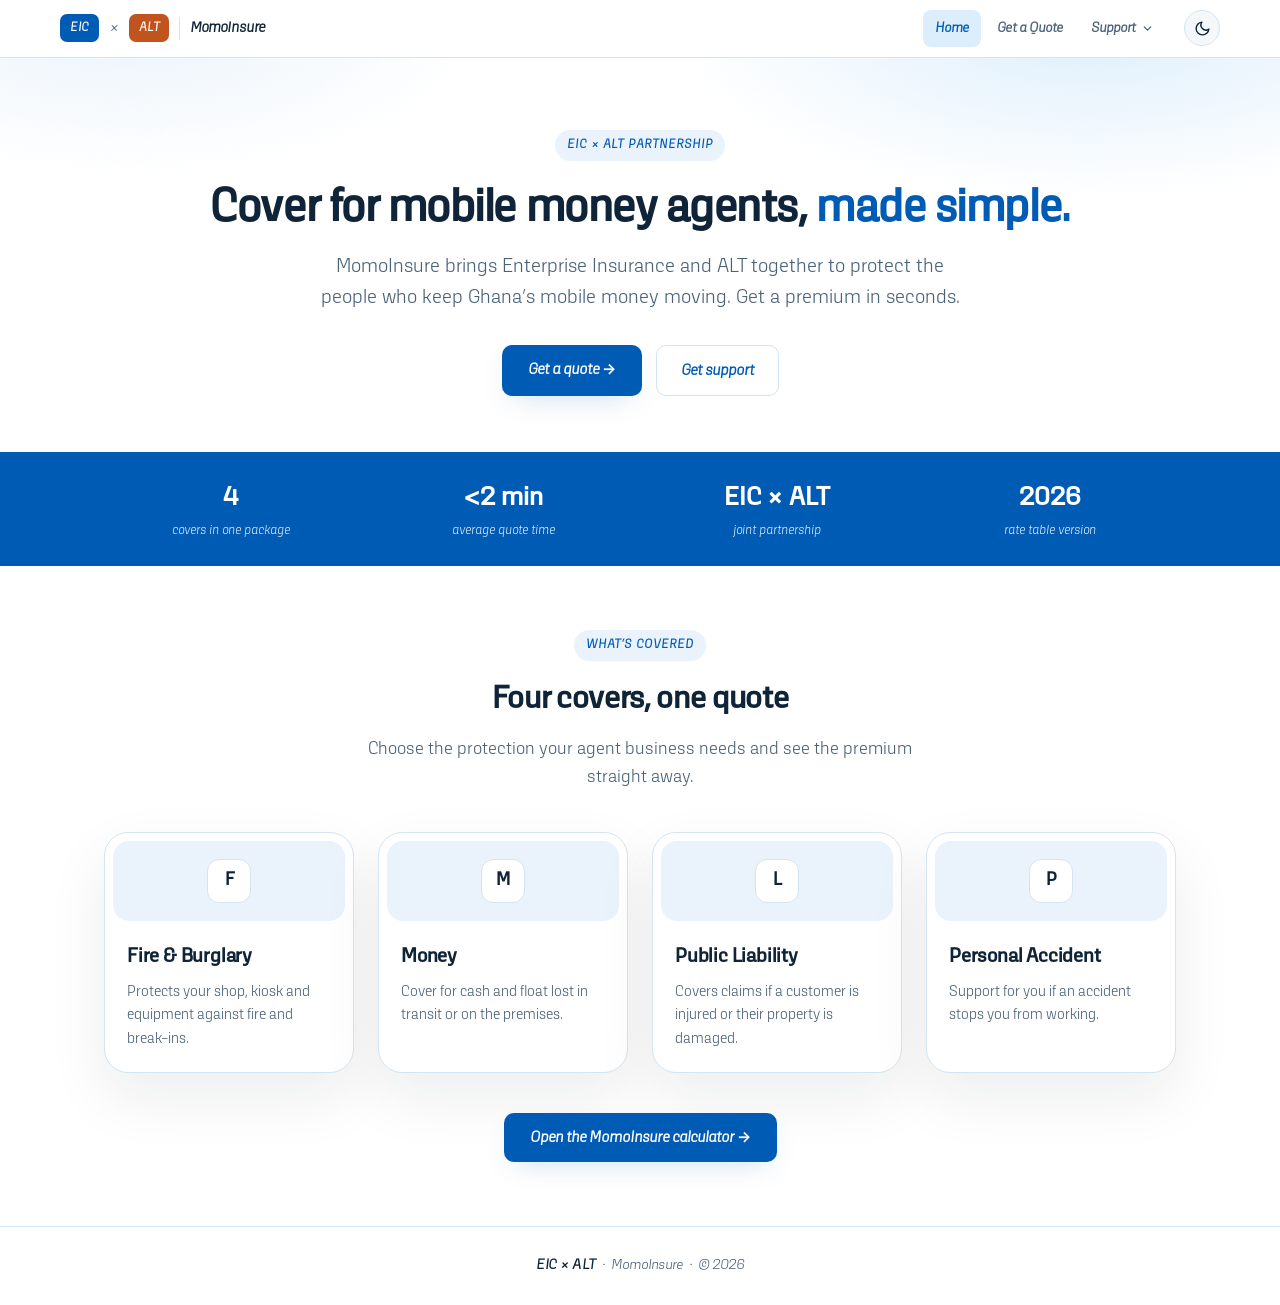
==== index.html @ 42486bbb "MomoInsure EIC x ALT: landing page, co-branded nav, calculator" ====
<!DOCTYPE html>
<html lang="en">
<head>
<meta charset="UTF-8">
<meta name="viewport" content="width=device-width, initial-scale=1, viewport-fit=cover">
<title>MomoInsure — EIC × ALT</title>
<script>(function(){try{var t=localStorage.getItem('insme-theme');if(!t){t=window.matchMedia('(prefers-color-scheme: dark)').matches?'dark':'light';}document.documentElement.setAttribute('data-theme',t);}catch(e){document.documentElement.setAttribute('data-theme','light');}})();</script>
<link rel="stylesheet" href="src/assets/css/shared.css">
<style>
  *{box-sizing:border-box;}
  body{margin:0;font-family:var(--font-body);font-size:18px;color:var(--ink);background:var(--surface);line-height:1.55;}
  h1,h2,h3{font-family:var(--font-heading);margin:0;letter-spacing:-0.01em;font-weight:600;}
  .wrap{max-width:1120px;margin:0 auto;padding:0 24px;}

  .hero{padding:72px 0 56px;text-align:center;
    background:radial-gradient(700px 300px at 85% -10%,var(--tint-2),transparent 60%),radial-gradient(600px 260px at 10% -10%,var(--tint),transparent 60%),var(--surface);}
  .eyebrow{display:inline-flex;align-items:center;gap:8px;font-family:var(--font-ui);font-size:12px;font-weight:700;letter-spacing:.08em;text-transform:uppercase;color:var(--primary-dark);background:var(--tint);padding:6px 12px;border-radius:999px;margin-bottom:22px;}
  .hero h1{font-size:46px;line-height:1.1;}
  .hero h1 span{color:var(--primary-dark);}
  .hero p.lede{font-size:20px;color:var(--ink-soft);margin:18px auto 0;max-width:54ch;}
  .hero-actions{display:flex;gap:14px;margin-top:32px;justify-content:center;flex-wrap:wrap;}
  .btn-primary{font-family:var(--font-ui);background:var(--primary-dark);color:#fff;padding:13px 26px;border-radius:10px;font-weight:700;font-size:15px;text-decoration:none;box-shadow:var(--shadow);}
  html[data-theme="dark"] .btn-primary{color:#06121d;}
  .btn-ghost{font-family:var(--font-ui);padding:13px 24px;border-radius:10px;font-weight:700;font-size:15px;color:var(--primary-dark);border:1.5px solid var(--line);background:transparent;cursor:pointer;line-height:inherit;}
  .btn-primary:focus-visible,.btn-ghost:focus-visible{outline:2px solid var(--primary-dark);outline-offset:3px;}

  .trust{background:#005BB5;color:#fff;}
  .trust .wrap{display:flex;justify-content:space-between;padding:26px 24px;flex-wrap:wrap;gap:20px;}
  .trust-item{flex:1;min-width:140px;text-align:center;}
  .trust-item .num{font-family:var(--font-heading);font-size:26px;font-weight:700;}
  .trust-item .cap{font-family:var(--font-ui);font-size:12.5px;opacity:.88;margin-top:2px;}

  .section{padding:64px 0;}
  .section-head{max-width:560px;margin:0 auto 40px;text-align:center;}
  .section-head .eyebrow{margin-bottom:14px;}
  .section-head h2{font-size:32px;}
  .section-head p{color:var(--ink-soft);margin-top:12px;}
  .grid{display:grid;grid-template-columns:repeat(4,1fr);gap:24px;}
  .cover{padding:8px;border-radius:24px;border:1px solid var(--line);background:var(--surface-card);box-shadow:0 24px 60px rgba(16,24,40,.08);}
  html[data-theme="dark"] .cover{box-shadow:0 24px 60px rgba(0,0,0,.45);}
  .cover-media{height:80px;border-radius:16px;background:var(--tint);display:flex;align-items:center;justify-content:center;}
  .cover-ico{width:44px;height:44px;border-radius:12px;background:var(--surface-card);border:1px solid var(--line);display:flex;align-items:center;justify-content:center;font-family:var(--font-heading);font-weight:800;font-size:18px;}
  .cover-body{padding:20px 14px 14px;}
  .cover h3{font-size:20px;font-weight:800;}
  .cover p{margin:8px 0 0;font-size:15px;color:var(--ink-soft);}
  .cta-row{display:flex;justify-content:center;margin-top:40px;}

  footer{border-top:1px solid var(--line);padding:28px 0;font-family:var(--font-ui);font-size:14px;color:var(--ink-soft);text-align:center;}
  footer strong{color:var(--ink);letter-spacing:.04em;}

  dialog.support{width:min(440px,calc(100% - 32px));padding:24px;border:1px solid var(--line);border-radius:24px;background:var(--surface);color:var(--ink);box-shadow:0 24px 60px rgba(0,0,0,.3);}
  dialog.support::backdrop{background:rgba(10,15,25,.55);}
  .support-head{display:flex;align-items:flex-start;justify-content:space-between;gap:16px;}
  .support h2{font-size:24px;font-weight:800;}
  .support .sub{font-size:15px;color:var(--ink-soft);margin:8px 0 0;}
  .support-close{flex:none;width:40px;height:40px;border-radius:12px;border:1px solid var(--line);background:transparent;color:var(--ink-soft);font-size:22px;line-height:1;cursor:pointer;}
  .support-options{display:grid;gap:16px;margin-top:24px;}
  .support-option{display:flex;align-items:center;gap:16px;padding:8px 16px 8px 8px;min-height:64px;border:1px solid var(--line);border-radius:16px;text-decoration:none;color:var(--ink);}
  .support-ico{flex:none;width:48px;height:48px;border-radius:8px;display:flex;align-items:center;justify-content:center;color:#fff;}
  .support-ico svg{width:26px;height:26px;}
  .support-ico.wa{background:#25D366;}
  .support-ico.mail{background:var(--primary-dark);}
  .support-label{display:grid;gap:2px;min-width:0;}
  .support-label strong{font-family:var(--font-heading);font-size:17px;font-weight:700;}
  .support-label span{font-family:var(--font-ui);font-size:13px;color:var(--ink-soft);overflow-wrap:anywhere;}
  .support-close:focus-visible,.support-option:focus-visible{outline:2px solid var(--primary-dark);outline-offset:2px;}

  @media (max-width:860px){.grid{grid-template-columns:1fr 1fr;}.hero h1{font-size:34px;}}
  @media (max-width:520px){.grid{grid-template-columns:1fr;}.hero{padding:48px 0 40px;}}
  @media (prefers-reduced-motion:reduce){*,*::before,*::after{transition:none !important;animation:none !important;}}
</style>
</head>
<body>
<script src="src/assets/js/site-nav.js"></script>

<section class="hero">
  <div class="wrap">
    <div class="eyebrow">EIC × ALT partnership</div>
    <h1>Cover for mobile money agents, <span>made simple.</span></h1>
    <p class="lede">MomoInsure brings Enterprise Insurance and ALT together to protect the people who keep Ghana’s mobile money moving. Get a premium in seconds.</p>
    <div class="hero-actions">
      <a href="src/pages/momoinsure.html" class="btn-primary">Get a quote →</a>
      <button type="button" class="btn-ghost" id="support-open" aria-haspopup="dialog">Get support</button>
    </div>
  </div>
</section>

<section class="trust">
  <div class="wrap">
    <div class="trust-item"><div class="num">4</div><div class="cap">covers in one package</div></div>
    <div class="trust-item"><div class="num">&lt;2 min</div><div class="cap">average quote time</div></div>
    <div class="trust-item"><div class="num">EIC × ALT</div><div class="cap">joint partnership</div></div>
    <div class="trust-item"><div class="num">2026</div><div class="cap">rate table version</div></div>
  </div>
</section>

<section class="section" id="covers">
  <div class="wrap">
    <div class="section-head">
      <div class="eyebrow">What’s covered</div>
      <h2>Four covers, one quote</h2>
      <p>Choose the protection your agent business needs and see the premium straight away.</p>
    </div>
    <div class="grid">
      <div class="cover"><div class="cover-media"><div class="cover-ico">F</div></div><div class="cover-body"><h3>Fire &amp; Burglary</h3><p>Protects your shop, kiosk and equipment against fire and break-ins.</p></div></div>
      <div class="cover"><div class="cover-media"><div class="cover-ico">M</div></div><div class="cover-body"><h3>Money</h3><p>Cover for cash and float lost in transit or on the premises.</p></div></div>
      <div class="cover"><div class="cover-media"><div class="cover-ico">L</div></div><div class="cover-body"><h3>Public Liability</h3><p>Covers claims if a customer is injured or their property is damaged.</p></div></div>
      <div class="cover"><div class="cover-media"><div class="cover-ico">P</div></div><div class="cover-body"><h3>Personal Accident</h3><p>Support for you if an accident stops you from working.</p></div></div>
    </div>
    <div class="cta-row"><a href="src/pages/momoinsure.html" class="btn-primary">Open the MomoInsure calculator →</a></div>
  </div>
</section>

<footer>
  <div class="wrap"><strong>EIC × ALT</strong> &nbsp;·&nbsp; MomoInsure &nbsp;·&nbsp; © 2026</div>
</footer>

<dialog class="support" id="support-dialog" aria-labelledby="support-title">
  <div class="support-head">
    <div>
      <h2 id="support-title">Get support</h2>
      <p class="sub">Choose how you’d like to reach us.</p>
    </div>
    <button type="button" class="support-close" id="support-close" aria-label="Close support pop-up">&times;</button>
  </div>
  <div class="support-options">
    <a class="support-option" href="https://wa.me/233552375066?text=I%20need%20help%20with%20MomoInsure" target="_blank" rel="noopener">
      <span class="support-ico wa" aria-hidden="true">
        <svg viewBox="0 0 24 24" fill="currentColor"><path d="M17.472 14.382c-.297-.149-1.758-.867-2.03-.967-.273-.099-.471-.148-.67.15-.197.297-.767.966-.94 1.164-.173.199-.347.223-.644.075-.3-.15-1.263-.465-2.403-1.485-.888-.795-1.484-1.77-1.66-2.07-.174-.3-.019-.465.13-.615.136-.135.301-.345.451-.52.146-.181.194-.301.297-.497.1-.21.05-.375-.025-.524-.075-.15-.672-1.62-.922-2.206-.24-.584-.487-.51-.672-.51-.172-.015-.371-.015-.571-.015-.2 0-.523.074-.797.359-.273.3-1.045 1.02-1.045 2.475s1.07 2.865 1.219 3.075c.149.195 2.105 3.195 5.1 4.485.714.3 1.27.48 1.704.629.714.227 1.365.195 1.88.121.574-.091 1.767-.721 2.016-1.426.255-.69.255-1.29.18-1.425-.074-.135-.27-.21-.57-.345m-5.446 7.443h-.016c-1.77 0-3.524-.48-5.055-1.38l-.36-.214-3.75.975 1.005-3.645-.239-.375c-.99-1.576-1.516-3.391-1.516-5.26 0-5.445 4.455-9.885 9.942-9.885 2.654 0 5.145 1.035 7.021 2.91 1.875 1.859 2.909 4.35 2.909 6.99-.004 5.444-4.46 9.885-9.935 9.885M20.52 3.449C18.24 1.245 15.24 0 12.045 0 5.463 0 .104 5.334.101 11.893c0 2.096.549 4.14 1.595 5.945L0 24l6.335-1.652c1.746.943 3.71 1.444 5.71 1.447h.006c6.585 0 11.946-5.336 11.949-11.896 0-3.176-1.24-6.165-3.495-8.411"/></svg>
      </span>
      <span class="support-label"><strong>WhatsApp</strong><span>Chat with us now</span></span>
    </a>
    <a class="support-option" href="mailto:eicinformalmarket@gmail.com">
      <span class="support-ico mail" aria-hidden="true">
        <svg viewBox="0 0 24 24" fill="none" stroke="currentColor" stroke-width="2" stroke-linecap="round" stroke-linejoin="round"><rect x="3" y="5" width="18" height="14" rx="2"/><path d="m3 7 9 6 9-6"/></svg>
      </span>
      <span class="support-label"><strong>Email</strong><span>eicinformalmarket@gmail.com</span></span>
    </a>
  </div>
</dialog>

<script>
(function(){
  var dlg=document.getElementById('support-dialog');
  document.getElementById('support-open').addEventListener('click',function(){dlg.showModal();});
  document.getElementById('support-close').addEventListener('click',function(){dlg.close();});
  dlg.addEventListener('click',function(e){if(e.target===dlg)dlg.close();});
})();
</script>
</body>
</html>
---- src/assets/css/shared.css ----
/*
  ===========================================================================
  InSME Calculators — Shared Design System
  ===========================================================================
  Loaded by every page in src/pages/, BEFORE each page's own <style> block.
  This is the single source of truth for:
    - Color tokens (light + dark themes, toggled via [data-theme] on <html>)
    - Typography tokens (Kawak Regular for headings, Kawak Light for body,
      Kawak Light Italic for UI, Plex Mono
      for figures)
    - The shared top navigation bar + dark-mode toggle button

  Individual pages should NOT redefine these token names with their own
  hex values. Instead, each page's local :root block re-points its own
  legacy variable names (e.g. --brand-1, --ember, --navy) at these shared
  tokens with var(--token), so every calculator inherits one palette and
  reacts to the light/dark toggle automatically.
*/

@import url('https://fonts.googleapis.com/css2?family=Inter:wght@400;500;600;700;800&family=IBM+Plex+Mono:wght@400;500;600;700&display=swap');

@font-face{
  font-family:'Kawak';
  src:url('../fonts/Kawak-Regular.otf') format('opentype');
  font-weight:400;
  font-style:normal;
  font-display:swap;
}

@font-face{
  font-family:'Kawak Light';
  src:url('../fonts/Kawak-Light.otf') format('opentype');
  font-weight:400;
  font-style:normal;
  font-display:swap;
}

@font-face{
  font-family:'Kawak Light Italic';
  src:url('../fonts/Kawak-LightItalic.otf') format('opentype');
  font-weight:400;
  font-style:normal;
  font-display:swap;
}

:root{
  /* Brand */
  --primary:#1f6eb6;
  --primary-dark:#005BB5;
  --primary-soft: color-mix(in srgb, var(--primary) 12%, white);

  /* Accent (secondary highlight color, used sparingly) */
  --accent:#C1541E;
  --accent-dark:#9C4118;

  /* Status */
  --success:#1F7A4D;
  --danger:#C0392B;
  --danger-tint: color-mix(in srgb, var(--danger) 12%, white);
  --warning:#B8912E;
  --warning-tint: color-mix(in srgb, var(--warning) 16%, white);

  /* Ink / text */
  --ink:#0f2438;
  --ink-soft:#4a6178;

  /* Surfaces */
  --surface:#ffffff;        /* page background */
  --surface-card:#ffffff;   /* card / panel background */
  --surface-soft:#f5f8fb;   /* input fields, subtle recessed areas */
  --surface-strong:#0E2A2B; /* dark masthead / hero-on-color panels */
  --tint:#eaf3fb;
  --tint-2:#dceefc;
  --line:#d3e4f2;
  --white:#ffffff;
  --black:#000000;

  --radius:14px;
  --shadow: 0 10px 30px -12px rgba(0,91,181,0.25);

  /* Typography roles */
  --font-heading:'Kawak','Fraunces',Georgia,'Times New Roman',serif;
  --font-body:'Kawak Light','Inter',-apple-system,BlinkMacSystemFont,'Segoe UI',sans-serif;
  --font-ui:'Kawak Light Italic','Inter',-apple-system,BlinkMacSystemFont,'Segoe UI',sans-serif;
  --font-mono:'IBM Plex Mono','SFMono-Regular',Consolas,monospace;

  color-scheme: light;
}

html[data-theme="dark"]{
  --primary:#4d9be6;
  --primary-dark:#2c85dd;
  --primary-soft: color-mix(in srgb, var(--primary) 20%, #0b1622);

  --accent:#e2814c;
  --accent-dark:#c1541e;

  --success:#3fae78;
  --danger:#e5695a;
  --danger-tint: color-mix(in srgb, var(--danger) 18%, #0b1622);
  --warning:#dcb35c;
  --warning-tint: color-mix(in srgb, var(--warning) 18%, #0b1622);

  --ink:#eaf1f8;
  --ink-soft:#9fb4c8;

  --surface:#0b1622;
  --surface-card:#12202f;
  --surface-soft:#16283c;
  --surface-strong:#060d14;
  --tint:#152a3d;
  --tint-2:#1a3348;
  --line:#223649;
  --white:#ffffff;
  --black:#000000;

  --shadow: 0 10px 30px -12px rgba(0,0,0,0.6);

  color-scheme: dark;
}

/* Smooth theme transitions on the surfaces that matter most */
body, .card, header, .insme-nav{
  transition:background-color .2s ease, color .2s ease, border-color .2s ease;
}

/* ===========================================================================
   Shared top navigation — injected by src/assets/js/site-nav.js on every page
   =========================================================================== */
.insme-nav{
  position:fixed; top:0; left:0; right:0; z-index:1000;
  background:color-mix(in srgb, var(--surface-card) 92%, transparent);
  backdrop-filter:blur(10px);
  -webkit-backdrop-filter:blur(10px);
  border-bottom:1px solid var(--line);
  font-family:var(--font-ui);
}
.insme-nav-inner{
  max-width:1200px; margin:0 auto;
  display:flex; align-items:center; gap:18px;
  padding:10px 20px;
}
.insme-nav-brand{
  display:flex; align-items:center; gap:10px;
  text-decoration:none; color:var(--ink); font-weight:700; font-size:14.5px;
  flex-shrink:0;
}
.insme-nav-brand img{height:28px; width:auto; max-width:96px; object-fit:contain; display:block;}
.insme-nav-brand .insme-x{color:var(--ink-soft); font-size:16px; font-weight:400;}
.insme-nav-brand .insme-fb{
  display:none; height:28px; padding:0 10px; border-radius:7px; align-items:center;
  font-size:12px; font-weight:800; letter-spacing:.06em; color:#fff;
}
.insme-nav-brand .insme-fb.eic{background:#005BB5;}
.insme-nav-brand .insme-fb.alt{background:#C1541E;}
.insme-nav-brand .insme-pname{border-left:1px solid var(--line); padding-left:10px; white-space:nowrap;}
.insme-nav-links{
  display:flex; align-items:center; gap:4px;
  flex:0 1 auto; margin-left:auto; min-width:0;
}
.insme-nav-links a,
.insme-dd-btn{
  text-decoration:none; color:var(--ink-soft); font-size:13.5px; font-weight:600;
  font-family:inherit;
  padding:8px 12px; border-radius:8px; white-space:nowrap; transition:color .15s, background .15s;
}
.insme-nav-links a:hover,
.insme-dd-btn:hover,
.insme-dd:hover > .insme-dd-btn,
.insme-dd.open > .insme-dd-btn{color:var(--primary-dark); background:var(--tint);}
.insme-nav-links a.active,
.insme-dd.active > .insme-dd-btn{color:var(--primary-dark); background:var(--tint-2);}

/* Calculators dropdown */
.insme-dd{position:relative;}
.insme-dd-btn{
  display:flex; align-items:center; gap:6px;
  border:0; background:transparent; cursor:pointer;
}
.insme-chevron{width:13px; height:13px; transition:transform .15s;}
.insme-dd:hover .insme-chevron,
.insme-dd:focus-within .insme-chevron,
.insme-dd.open .insme-chevron{transform:rotate(180deg);}
.insme-dd-menu{
  position:absolute; top:100%; left:0; margin-top:8px; min-width:200px;
  display:none; flex-direction:column; gap:2px; padding:6px;
  background:var(--surface-card); border:1px solid var(--line);
  border-radius:12px; box-shadow:var(--shadow);
}
.insme-dd-menu::before{content:""; position:absolute; left:0; right:0; top:-10px; height:10px;} /* hover bridge */
.insme-dd:hover .insme-dd-menu,
.insme-dd:focus-within .insme-dd-menu,
.insme-dd.open .insme-dd-menu{display:flex;}
.insme-dd-menu a{display:block;}
.insme-dd-menu a strong{display:block; font-weight:700; color:var(--ink);}
.insme-dd-menu a small{display:block; margin-top:2px; font-size:12px; font-weight:500; color:var(--ink-soft); overflow-wrap:anywhere;}
.insme-dd-menu a:hover strong{color:var(--primary-dark);}
.insme-dd-right .insme-dd-menu{left:auto; right:0; min-width:240px;}  /* keep Support's menu on-screen */
.insme-theme-toggle{
  flex-shrink:0;
  display:flex; align-items:center; justify-content:center;
  width:36px; height:36px; border-radius:999px;
  border:1px solid var(--line); background:var(--surface-soft); color:var(--ink);
  cursor:pointer; transition:background .15s, border-color .15s, transform .15s;
}
.insme-theme-toggle:hover{border-color:var(--primary); transform:translateY(-1px);}
.insme-theme-toggle svg{width:17px; height:17px; display:none;}
html[data-theme="light"] .insme-theme-toggle .icon-moon{display:block;}
html[data-theme="dark"] .insme-theme-toggle .icon-sun{display:block;}

@media (max-width:720px){
  .insme-nav-brand .insme-pname{display:none;}
  .insme-nav-inner{gap:10px; padding:8px 14px;}
  .insme-nav-links a,
  .insme-dd-btn{padding:7px 10px; font-size:13px;}
  .insme-dd{position:static;}
  .insme-dd-menu,
  .insme-dd-right .insme-dd-menu{left:14px; right:14px; min-width:0;}
}

@media print{
  .insme-nav{display:none !important;}
}
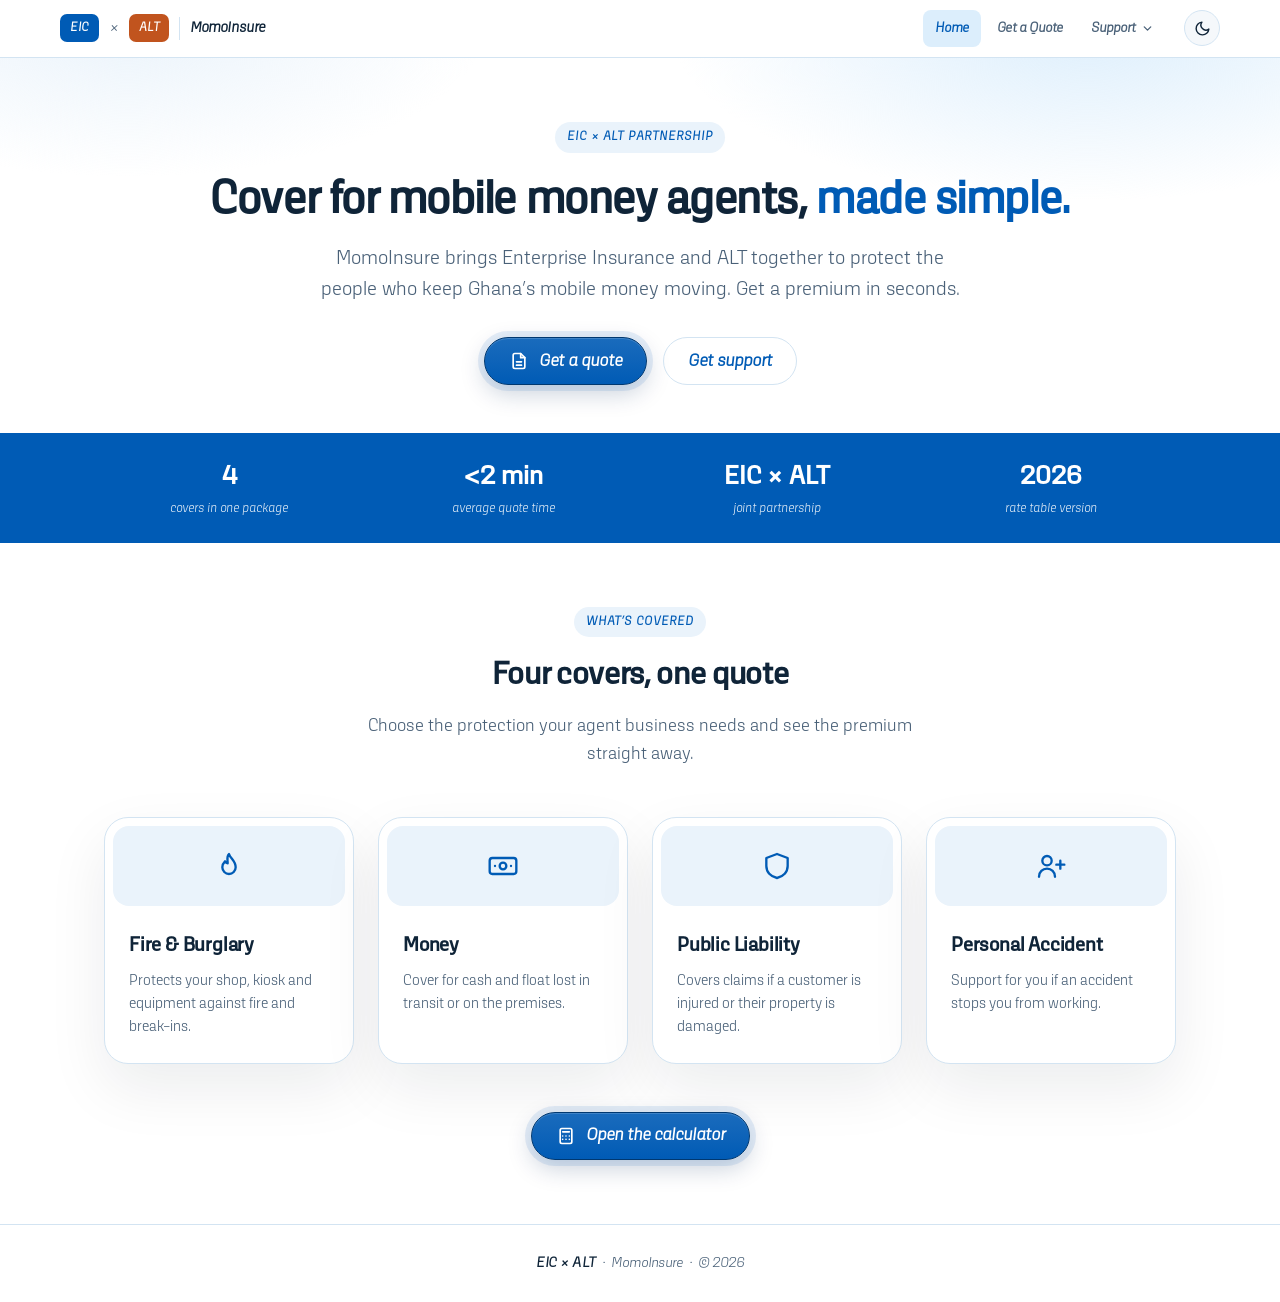
==== commit 7fc9bb2c: "Refactor index.html with updated styles and icons Updated title and added favicon link. Refactored C" ====
--- a/index.html
+++ b/index.html
@@ -3,60 +3,73 @@
 <head>
 <meta charset="UTF-8">
 <meta name="viewport" content="width=device-width, initial-scale=1, viewport-fit=cover">
-<title>MomoInsure — EIC × ALT</title>
+<title>Insurance for mobile money agents · MomoInsure</title>
+<link rel="icon" type="image/svg+xml" href="data:image/svg+xml,%3Csvg xmlns='http://www.w3.org/2000/svg' viewBox='0 0 32 32'%3E%3Crect width='32' height='32' rx='8' fill='%23005BB5'/%3E%3Cpath d='M16 6l8 3v6.5c0 4.5-3.3 8-8 10.5-4.7-2.5-8-6-8-10.500V9z' fill='none' stroke='white' stroke-width='2.5' stroke-linejoin='round'/%3E%3C/svg%3E">
 <script>(function(){try{var t=localStorage.getItem('insme-theme');if(!t){t=window.matchMedia('(prefers-color-scheme: dark)').matches?'dark':'light';}document.documentElement.setAttribute('data-theme',t);}catch(e){document.documentElement.setAttribute('data-theme','light');}})();</script>
 <link rel="stylesheet" href="src/assets/css/shared.css">
 <style>
+  :root{--s-1:8px;--s-2:16px;--s-3:24px;--s-4:32px;--s-5:48px;--s-6:64px;--r-sm:8px;--r-md:16px;--r-lg:24px;--ease:cubic-bezier(.2,.7,.2,1);
+    --rim:color-mix(in srgb,var(--primary-dark) 62%,#000);}
+  html[data-theme="dark"]{--rim:color-mix(in srgb,var(--primary-dark) 70%,#fff);}
   *{box-sizing:border-box;}
   body{margin:0;font-family:var(--font-body);font-size:18px;color:var(--ink);background:var(--surface);line-height:1.55;}
   h1,h2,h3{font-family:var(--font-heading);margin:0;letter-spacing:-0.01em;font-weight:600;}
   .wrap{max-width:1120px;margin:0 auto;padding:0 24px;}
 
-  .hero{padding:72px 0 56px;text-align:center;
+  .hero{padding:var(--s-6) 0 var(--s-5);text-align:center;
     background:radial-gradient(700px 300px at 85% -10%,var(--tint-2),transparent 60%),radial-gradient(600px 260px at 10% -10%,var(--tint),transparent 60%),var(--surface);}
   .eyebrow{display:inline-flex;align-items:center;gap:8px;font-family:var(--font-ui);font-size:12px;font-weight:700;letter-spacing:.08em;text-transform:uppercase;color:var(--primary-dark);background:var(--tint);padding:6px 12px;border-radius:999px;margin-bottom:22px;}
   .hero h1{font-size:46px;line-height:1.1;}
   .hero h1 span{color:var(--primary-dark);}
   .hero p.lede{font-size:20px;color:var(--ink-soft);margin:18px auto 0;max-width:54ch;}
-  .hero-actions{display:flex;gap:14px;margin-top:32px;justify-content:center;flex-wrap:wrap;}
-  .btn-primary{font-family:var(--font-ui);background:var(--primary-dark);color:#fff;padding:13px 26px;border-radius:10px;font-weight:700;font-size:15px;text-decoration:none;box-shadow:var(--shadow);}
-  html[data-theme="dark"] .btn-primary{color:#06121d;}
-  .btn-ghost{font-family:var(--font-ui);padding:13px 24px;border-radius:10px;font-weight:700;font-size:15px;color:var(--primary-dark);border:1.5px solid var(--line);background:transparent;cursor:pointer;line-height:inherit;}
+  .hero-actions{display:flex;gap:var(--s-2);margin-top:var(--s-4);justify-content:center;flex-wrap:wrap;}
+  .btn-primary,.btn-ghost{display:inline-flex;align-items:center;justify-content:center;gap:10px;min-height:48px;padding:0 24px;border-radius:var(--r-lg);font-family:var(--font-ui);font-size:17px;font-weight:600;line-height:1;text-decoration:none;cursor:pointer;
+    transition:border-color 200ms var(--ease),box-shadow 200ms var(--ease),transform 120ms var(--ease),background-color 200ms var(--ease);}
+  .btn-ico{flex:none;width:20px;height:20px;}
+  .btn-primary{color:#fff;border:1px solid var(--rim);
+    background:linear-gradient(180deg,color-mix(in srgb,var(--primary-dark) 90%,#fff),var(--primary-dark));
+    box-shadow:inset 0 1px 0 rgba(255,255,255,.16),0 0 0 6px color-mix(in srgb,var(--primary-dark) 10%,transparent),0 8px 24px rgba(0,40,90,.22);}
+  html[data-theme="dark"] .btn-primary{color:#06121d;box-shadow:inset 0 1px 0 rgba(255,255,255,.16),0 0 0 6px color-mix(in srgb,var(--primary-dark) 14%,transparent),0 8px 24px rgba(0,0,0,.45);}
+  .btn-primary:hover{border-color:color-mix(in srgb,var(--primary-dark) 40%,#fff);box-shadow:inset 0 1px 0 rgba(255,255,255,.4),0 0 0 6px color-mix(in srgb,var(--primary-dark) 16%,transparent),0 8px 24px rgba(0,40,90,.28);}
+  .btn-primary:active{transform:translateY(1px);box-shadow:inset 0 1px 0 rgba(255,255,255,.16),0 0 0 6px color-mix(in srgb,var(--primary-dark) 10%,transparent),0 7px 20px rgba(0,40,90,.22);}
+  .btn-ghost{color:var(--primary-dark);border:1.5px solid var(--line);background:transparent;}
+  .btn-ghost:hover{border-color:var(--primary-dark);}
+  .btn-ghost:active{transform:translateY(1px);}
   .btn-primary:focus-visible,.btn-ghost:focus-visible{outline:2px solid var(--primary-dark);outline-offset:3px;}
 
   .trust{background:#005BB5;color:#fff;}
-  .trust .wrap{display:flex;justify-content:space-between;padding:26px 24px;flex-wrap:wrap;gap:20px;}
+  .trust .wrap{display:flex;justify-content:space-between;padding:var(--s-3);flex-wrap:wrap;gap:var(--s-3);}
   .trust-item{flex:1;min-width:140px;text-align:center;}
   .trust-item .num{font-family:var(--font-heading);font-size:26px;font-weight:700;}
   .trust-item .cap{font-family:var(--font-ui);font-size:12.5px;opacity:.88;margin-top:2px;}
 
-  .section{padding:64px 0;}
-  .section-head{max-width:560px;margin:0 auto 40px;text-align:center;}
+  .section{padding:var(--s-6) 0;}
+  .section-head{max-width:560px;margin:0 auto var(--s-5);text-align:center;}
   .section-head .eyebrow{margin-bottom:14px;}
   .section-head h2{font-size:32px;}
   .section-head p{color:var(--ink-soft);margin-top:12px;}
   .grid{display:grid;grid-template-columns:repeat(4,1fr);gap:24px;}
-  .cover{padding:8px;border-radius:24px;border:1px solid var(--line);background:var(--surface-card);box-shadow:0 24px 60px rgba(16,24,40,.08);}
+  .cover{padding:8px;border-radius:var(--r-lg);border:1px solid var(--line);background:var(--surface-card);box-shadow:0 24px 60px rgba(16,24,40,.08);}
   html[data-theme="dark"] .cover{box-shadow:0 24px 60px rgba(0,0,0,.45);}
-  .cover-media{height:80px;border-radius:16px;background:var(--tint);display:flex;align-items:center;justify-content:center;}
-  .cover-ico{width:44px;height:44px;border-radius:12px;background:var(--surface-card);border:1px solid var(--line);display:flex;align-items:center;justify-content:center;font-family:var(--font-heading);font-weight:800;font-size:18px;}
-  .cover-body{padding:20px 14px 14px;}
+  .cover-media{height:80px;border-radius:var(--r-md);background:var(--tint);display:flex;align-items:center;justify-content:center;}
+  .cover-ico{width:32px;height:32px;color:var(--primary-dark);}
+  .cover-body{padding:var(--s-3) var(--s-2) var(--s-2);}
   .cover h3{font-size:20px;font-weight:800;}
   .cover p{margin:8px 0 0;font-size:15px;color:var(--ink-soft);}
-  .cta-row{display:flex;justify-content:center;margin-top:40px;}
+  .cta-row{display:flex;justify-content:center;margin-top:var(--s-5);}
 
   footer{border-top:1px solid var(--line);padding:28px 0;font-family:var(--font-ui);font-size:14px;color:var(--ink-soft);text-align:center;}
   footer strong{color:var(--ink);letter-spacing:.04em;}
 
-  dialog.support{width:min(440px,calc(100% - 32px));padding:24px;border:1px solid var(--line);border-radius:24px;background:var(--surface);color:var(--ink);box-shadow:0 24px 60px rgba(0,0,0,.3);}
-  dialog.support::backdrop{background:rgba(10,15,25,.55);}
+  dialog.support{width:min(440px,calc(100% - 32px));padding:var(--s-3);border:1px solid var(--line);border-radius:var(--r-lg);background:var(--surface);color:var(--ink);box-shadow:0 24px 60px rgba(0,0,0,.3);}
+  dialog.support::backdrop{background:rgba(10,15,25,.7);}
   .support-head{display:flex;align-items:flex-start;justify-content:space-between;gap:16px;}
   .support h2{font-size:24px;font-weight:800;}
   .support .sub{font-size:15px;color:var(--ink-soft);margin:8px 0 0;}
-  .support-close{flex:none;width:40px;height:40px;border-radius:12px;border:1px solid var(--line);background:transparent;color:var(--ink-soft);font-size:22px;line-height:1;cursor:pointer;}
+  .support-close{flex:none;width:48px;height:48px;border-radius:var(--r-sm);border:1px solid var(--line);background:transparent;color:var(--ink-soft);font-size:22px;line-height:1;cursor:pointer;}
   .support-options{display:grid;gap:16px;margin-top:24px;}
-  .support-option{display:flex;align-items:center;gap:16px;padding:8px 16px 8px 8px;min-height:64px;border:1px solid var(--line);border-radius:16px;text-decoration:none;color:var(--ink);}
-  .support-ico{flex:none;width:48px;height:48px;border-radius:8px;display:flex;align-items:center;justify-content:center;color:#fff;}
+  .support-option{display:flex;align-items:center;gap:16px;padding:var(--s-1) var(--s-2) var(--s-1) var(--s-1);min-height:64px;border:1px solid var(--line);border-radius:var(--r-md);text-decoration:none;color:var(--ink);}
+  .support-ico{flex:none;width:48px;height:48px;border-radius:var(--r-sm);display:flex;align-items:center;justify-content:center;color:#fff;}
   .support-ico svg{width:26px;height:26px;}
   .support-ico.wa{background:#25D366;}
   .support-ico.mail{background:var(--primary-dark);}
@@ -66,7 +79,7 @@
   .support-close:focus-visible,.support-option:focus-visible{outline:2px solid var(--primary-dark);outline-offset:2px;}
 
   @media (max-width:860px){.grid{grid-template-columns:1fr 1fr;}.hero h1{font-size:34px;}}
-  @media (max-width:520px){.grid{grid-template-columns:1fr;}.hero{padding:48px 0 40px;}}
+  @media (max-width:520px){.grid{grid-template-columns:1fr;}.hero{padding:var(--s-5) 0 var(--s-4);}}
   @media (prefers-reduced-motion:reduce){*,*::before,*::after{transition:none !important;animation:none !important;}}
 </style>
 </head>
@@ -79,7 +92,7 @@
     <h1>Cover for mobile money agents, <span>made simple.</span></h1>
     <p class="lede">MomoInsure brings Enterprise Insurance and ALT together to protect the people who keep Ghana’s mobile money moving. Get a premium in seconds.</p>
     <div class="hero-actions">
-      <a href="src/pages/momoinsure.html" class="btn-primary">Get a quote →</a>
+      <a href="src/pages/momoinsure.html" class="btn-primary"><svg class="btn-ico" viewBox="0 0 24 24" fill="none" stroke="currentColor" stroke-width="2" stroke-linecap="round" stroke-linejoin="round" aria-hidden="true"><path d="M14 3H7a2 2 0 0 0-2 2v14a2 2 0 0 0 2 2h10a2 2 0 0 0 2-2V8z"/><path d="M14 3v5h5M9 13h6M9 17h6"/></svg>Get a quote</a>
       <button type="button" class="btn-ghost" id="support-open" aria-haspopup="dialog">Get support</button>
     </div>
   </div>
@@ -102,12 +115,12 @@
       <p>Choose the protection your agent business needs and see the premium straight away.</p>
     </div>
     <div class="grid">
-      <div class="cover"><div class="cover-media"><div class="cover-ico">F</div></div><div class="cover-body"><h3>Fire &amp; Burglary</h3><p>Protects your shop, kiosk and equipment against fire and break-ins.</p></div></div>
-      <div class="cover"><div class="cover-media"><div class="cover-ico">M</div></div><div class="cover-body"><h3>Money</h3><p>Cover for cash and float lost in transit or on the premises.</p></div></div>
-      <div class="cover"><div class="cover-media"><div class="cover-ico">L</div></div><div class="cover-body"><h3>Public Liability</h3><p>Covers claims if a customer is injured or their property is damaged.</p></div></div>
-      <div class="cover"><div class="cover-media"><div class="cover-ico">P</div></div><div class="cover-body"><h3>Personal Accident</h3><p>Support for you if an accident stops you from working.</p></div></div>
+      <div class="cover"><div class="cover-media"><svg class="cover-ico" viewBox="0 0 24 24" fill="none" stroke="currentColor" stroke-width="1.75" stroke-linecap="round" stroke-linejoin="round" aria-hidden="true"><path d="M12 3c1 3.5 5 5 5 10a5 5 0 0 1-10 0c0-2 1-3.5 2-4.5.5 1 1 1.5 2 1.5 0-3-1-5 1-7z"/></svg></div><div class="cover-body"><h3>Fire &amp; Burglary</h3><p>Protects your shop, kiosk and equipment against fire and break-ins.</p></div></div>
+      <div class="cover"><div class="cover-media"><svg class="cover-ico" viewBox="0 0 24 24" fill="none" stroke="currentColor" stroke-width="1.75" stroke-linecap="round" stroke-linejoin="round" aria-hidden="true"><rect x="2" y="6" width="20" height="12" rx="2"/><circle cx="12" cy="12" r="2.5"/><path d="M6 12h.01M18 12h.01"/></svg></div><div class="cover-body"><h3>Money</h3><p>Cover for cash and float lost in transit or on the premises.</p></div></div>
+      <div class="cover"><div class="cover-media"><svg class="cover-ico" viewBox="0 0 24 24" fill="none" stroke="currentColor" stroke-width="1.75" stroke-linecap="round" stroke-linejoin="round" aria-hidden="true"><path d="M12 3l8 3v6c0 4.5-3.2 8-8 9-4.800-1-8-4.5-8-9V6z"/></svg></div><div class="cover-body"><h3>Public Liability</h3><p>Covers claims if a customer is injured or their property is damaged.</p></div></div>
+      <div class="cover"><div class="cover-media"><svg class="cover-ico" viewBox="0 0 24 24" fill="none" stroke="currentColor" stroke-width="1.75" stroke-linecap="round" stroke-linejoin="round" aria-hidden="true"><circle cx="9" cy="8" r="3.5"/><path d="M3 20c0-3.5 2.7-6 6-6s6 2.5 6 6M19 8v6M16 11h6"/></svg></div><div class="cover-body"><h3>Personal Accident</h3><p>Support for you if an accident stops you from working.</p></div></div>
     </div>
-    <div class="cta-row"><a href="src/pages/momoinsure.html" class="btn-primary">Open the MomoInsure calculator →</a></div>
+    <div class="cta-row"><a href="src/pages/momoinsure.html" class="btn-primary"><svg class="btn-ico" viewBox="0 0 24 24" fill="none" stroke="currentColor" stroke-width="2" stroke-linecap="round" stroke-linejoin="round" aria-hidden="true"><rect x="5" y="3" width="14" height="18" rx="2"/><path d="M8 7h8M8 12h.01M12 12h.01M16 12h.01M8 16h.01M12 16h.01M16 16h.01"/></svg>Open the calculator</a></div>
   </div>
 </section>
 
